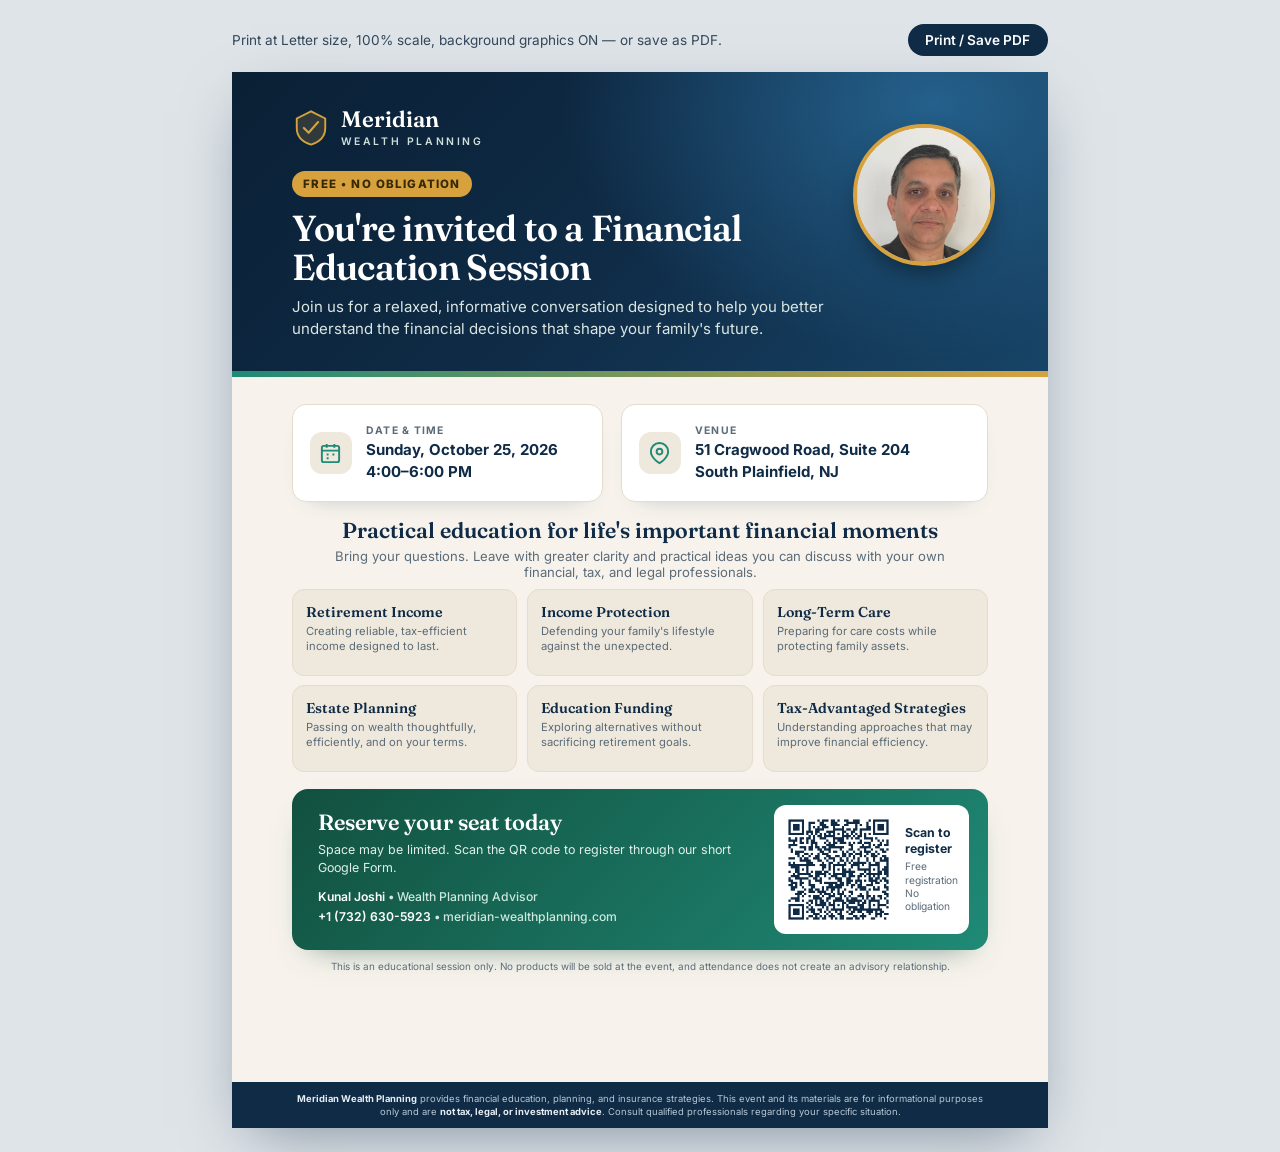
==== financial-education-session-flyer.html @ e965e999 "Add October financial education session invitation flyer Co-authored-by: Copilot App <223556219+Copi" ====
<!DOCTYPE html>
<html lang="en">
<head>
  <meta charset="UTF-8" />
  <meta name="viewport" content="width=device-width, initial-scale=1.0" />
  <title>Free Financial Education Session — Meridian Wealth Planning</title>
  <link rel="preconnect" href="https://fonts.googleapis.com" />
  <link rel="preconnect" href="https://fonts.gstatic.com" crossorigin />
  <link href="https://fonts.googleapis.com/css2?family=Fraunces:opsz,wght@9..144,500;9..144,600;9..144,700&family=Inter:wght@400;500;600;700&display=swap" rel="stylesheet" />
  <style>
    :root {
      --navy:#0f2b46; --navy-700:#174467; --teal:#1f8a76; --gold:#d7a23e;
      --cream:#f7f3ec; --cream-200:#efe8dc; --ink:#1c2833; --muted:#5b6b78;
      --white:#fff; --line:#e4dccf;
    }
    * { box-sizing:border-box; }
    html, body { margin:0; }
    body {
      padding:24px; background:#dfe4e8; color:var(--ink);
      font-family:"Inter",system-ui,-apple-system,Segoe UI,Roboto,sans-serif;
      -webkit-font-smoothing:antialiased;
    }
    h1, h2, h3 {
      margin:0; font-family:"Fraunces",Georgia,serif; font-optical-sizing:none;
      font-variation-settings:"opsz" 40; line-height:1.08;
    }
    .print-hint {
      max-width:8.5in; margin:0 auto 16px; display:flex; justify-content:space-between;
      align-items:center; gap:12px; color:#33475a; font-size:.85rem;
    }
    .print-hint button {
      border:0; border-radius:999px; padding:.5rem 1.1rem; cursor:pointer;
      background:var(--navy); color:#fff; font:600 .85rem "Inter",sans-serif;
    }
    .page {
      width:8.5in; height:11in; margin:0 auto; overflow:hidden; position:relative;
      display:flex; flex-direction:column; background:var(--cream);
      box-shadow:0 20px 60px -20px rgba(15,43,70,.5);
    }
    .header {
      position:relative; min-height:3.18in; padding:.38in .62in .32in;
      color:#fff; overflow:hidden;
      background:
        radial-gradient(65% 120% at 86% 10%, #24608b 0%, rgba(36,96,139,0) 70%),
        linear-gradient(135deg,#0a2035 0%,var(--navy) 50%,var(--navy-700) 100%);
    }
    .header::after {
      content:""; position:absolute; left:0; right:0; bottom:0; height:6px;
      background:linear-gradient(90deg,var(--teal),var(--gold));
    }
    .brand { display:flex; align-items:center; gap:11px; position:relative; z-index:2; }
    .brand svg { color:var(--gold); }
    .brand strong {
      display:block; color:#fff; font:600 1.4rem/1 "Fraunces",Georgia,serif;
      font-optical-sizing:none; font-variation-settings:"opsz" 30;
    }
    .brand span span {
      display:block; margin-top:4px; color:#cfe0da; font-size:.65rem;
      font-weight:600; letter-spacing:.25em; text-transform:uppercase;
    }
    .free {
      display:inline-block; margin-top:.24in; padding:.38rem .74rem; border-radius:999px;
      background:var(--gold); color:#382805; font-size:.72rem; font-weight:800;
      letter-spacing:.1em; text-transform:uppercase; position:relative; z-index:2;
    }
    .header h1 {
      max-width:5.6in; margin-top:.12in; color:#fff; font-size:2.26rem;
      font-weight:600; letter-spacing:-.02em; position:relative; z-index:2;
    }
    .header .lead {
      max-width:5.65in; margin:.1in 0 0; color:#dbe6e2; font-size:.94rem;
      line-height:1.46; position:relative; z-index:2;
    }
    .headshot {
      position:absolute; right:.55in; top:.54in; width:1.48in; height:1.48in;
      border:4px solid var(--gold); border-radius:50%; object-fit:cover; object-position:center top;
      background:var(--cream); box-shadow:0 12px 28px -10px rgba(0,0,0,.6); z-index:3;
    }
    .body {
      flex:1; padding:.28in .62in .18in; display:flex; flex-direction:column;
    }
    .event-details {
      display:grid; grid-template-columns:1fr 1.18fr; gap:.18in;
    }
    .detail {
      min-height:1.02in; display:flex; gap:14px; align-items:center;
      padding:.16in .18in; border:1px solid var(--line); border-radius:14px;
      background:#fff; box-shadow:0 10px 26px -20px rgba(15,43,70,.45);
    }
    .detail .icon {
      width:42px; height:42px; flex:none; display:flex; align-items:center; justify-content:center;
      border-radius:12px; background:var(--cream-200); color:var(--teal);
    }
    .detail small {
      display:block; margin-bottom:2px; color:var(--muted); font-size:.65rem;
      font-weight:700; letter-spacing:.12em; text-transform:uppercase;
    }
    .detail strong { color:var(--navy); font-size:.94rem; line-height:1.35; }
    .intro {
      margin:.18in 0 .1in; text-align:center;
    }
    .intro h2 { color:var(--navy); font-size:1.36rem; font-weight:600; }
    .intro p { margin:.05in auto 0; max-width:6.5in; color:var(--muted); font-size:.82rem; }
    .topics {
      display:grid; grid-template-columns:repeat(3,1fr); gap:.1in;
    }
    .topic {
      min-height:.9in; padding:.13in .14in; border-radius:12px;
      background:var(--cream-200); border:1px solid var(--line);
    }
    .topic strong { display:block; color:var(--navy); font:600 .89rem "Fraunces",Georgia,serif; }
    .topic span { display:block; margin-top:3px; color:var(--muted); font-size:.7rem; line-height:1.35; }
    .bottom {
      display:grid; grid-template-columns:1fr 2.03in; gap:.28in; align-items:center;
      margin-top:.18in; padding:.17in .2in .17in .28in; border-radius:16px;
      color:#fff; background:linear-gradient(135deg,#12503f,var(--teal));
      box-shadow:0 14px 30px -20px rgba(18,80,63,.7);
    }
    .bottom h3 { color:#fff; font-size:1.38rem; font-weight:600; }
    .bottom p { margin:.06in 0 .1in; color:#dff0ea; font-size:.78rem; line-height:1.45; }
    .contact { color:#fff; font-size:.76rem; font-weight:600; line-height:1.7; }
    .contact span { color:#cce8df; font-weight:500; }
    .qr {
      display:flex; align-items:center; gap:.12in; padding:.1in;
      border-radius:12px; background:#fff; color:var(--navy);
    }
    .qr img { width:1.14in; height:1.14in; display:block; }
    .qr strong { display:block; font-size:.77rem; line-height:1.25; }
    .qr span { display:block; margin-top:4px; color:var(--muted); font-size:.64rem; line-height:1.3; }
    .note {
      margin:.1in 0 0; color:var(--muted); text-align:center; font-size:.62rem; line-height:1.35;
    }
    .footer {
      padding:.1in .62in; color:#b9c8d4; background:var(--navy);
      text-align:center; font-size:.59rem; line-height:1.4;
    }
    .footer strong { color:#e7eef3; }
    @media print {
      body { padding:0; background:#fff; }
      .print-hint { display:none; }
      .page { margin:0; box-shadow:none; }
      @page { size:letter; margin:0; }
    }
    body.export { padding:0; background:#fff; }
    body.export .print-hint { display:none; }
    body.export .page { margin:0; box-shadow:none; }
  </style>
</head>
<body>
  <div class="print-hint">
    <span>Print at Letter size, 100% scale, background graphics ON — or save as PDF.</span>
    <button onclick="window.print()">Print / Save PDF</button>
  </div>

  <main class="page">
    <header class="header">
      <div class="brand">
        <svg viewBox="0 0 32 32" width="38" height="38" fill="none" aria-hidden="true">
          <path d="M16 2L4 8v8c0 7.2 5 11.8 12 14 7-2.2 12-6.8 12-14V8L16 2z" fill="currentColor" opacity=".18"/>
          <path d="M16 2L4 8v8c0 7.2 5 11.8 12 14 7-2.2 12-6.8 12-14V8L16 2z" stroke="currentColor" stroke-width="1.6"/>
          <path d="M10 16l4 4 8-9" stroke="currentColor" stroke-width="1.8" stroke-linecap="round" stroke-linejoin="round"/>
        </svg>
        <span><strong>Meridian</strong><span>Wealth Planning</span></span>
      </div>
      <span class="free">Free • No obligation</span>
      <h1>You're invited to a Financial Education Session</h1>
      <p class="lead">Join us for a relaxed, informative conversation designed to help you better understand the financial decisions that shape your family's future.</p>
      <img class="headshot" src="headshot.png" alt="Kunal Joshi, Wealth Planning Advisor" />
    </header>

    <section class="body">
      <div class="event-details">
        <div class="detail">
          <span class="icon" aria-hidden="true">
            <svg width="23" height="23" viewBox="0 0 24 24" fill="none" stroke="currentColor" stroke-width="2"><rect x="3" y="4" width="18" height="17" rx="2"/><path d="M16 2v4M8 2v4M3 9h18"/><path d="M8 13h2M14 13h2M8 17h2"/></svg>
          </span>
          <div><small>Date &amp; time</small><strong>Sunday, October 25, 2026<br />4:00–6:00 PM</strong></div>
        </div>
        <div class="detail">
          <span class="icon" aria-hidden="true">
            <svg width="23" height="23" viewBox="0 0 24 24" fill="none" stroke="currentColor" stroke-width="2"><path d="M21 10c0 7-9 12-9 12S3 17 3 10a9 9 0 1 1 18 0z"/><circle cx="12" cy="10" r="3"/></svg>
          </span>
          <div><small>Venue</small><strong>51 Cragwood Road, Suite 204<br />South Plainfield, NJ</strong></div>
        </div>
      </div>

      <div class="intro">
        <h2>Practical education for life's important financial moments</h2>
        <p>Bring your questions. Leave with greater clarity and practical ideas you can discuss with your own financial, tax, and legal professionals.</p>
      </div>

      <div class="topics">
        <div class="topic"><strong>Retirement Income</strong><span>Creating reliable, tax-efficient income designed to last.</span></div>
        <div class="topic"><strong>Income Protection</strong><span>Defending your family's lifestyle against the unexpected.</span></div>
        <div class="topic"><strong>Long-Term Care</strong><span>Preparing for care costs while protecting family assets.</span></div>
        <div class="topic"><strong>Estate Planning</strong><span>Passing on wealth thoughtfully, efficiently, and on your terms.</span></div>
        <div class="topic"><strong>Education Funding</strong><span>Exploring alternatives without sacrificing retirement goals.</span></div>
        <div class="topic"><strong>Tax-Advantaged Strategies</strong><span>Understanding approaches that may improve financial efficiency.</span></div>
      </div>

      <div class="bottom">
        <div>
          <h3>Reserve your seat today</h3>
          <p>Space may be limited. Scan the QR code to register through our short Google Form.</p>
          <div class="contact">
            Kunal Joshi <span>• Wealth Planning Advisor</span><br />
            +1 (732) 630-5923 <span>• meridian-wealthplanning.com</span>
          </div>
        </div>
        <div class="qr">
          <img src="event-registration-qr.png" alt="QR code to register for the financial education session" />
          <div><strong>Scan to register</strong><span>Free registration<br />No obligation</span></div>
        </div>
      </div>

      <p class="note">This is an educational session only. No products will be sold at the event, and attendance does not create an advisory relationship.</p>
    </section>

    <footer class="footer">
      <strong>Meridian Wealth Planning</strong> provides financial education, planning, and insurance strategies. This event and its materials are for informational purposes only and are <strong>not tax, legal, or investment advice</strong>. Consult qualified professionals regarding your specific situation.
    </footer>
  </main>
  <script>
    if (new URLSearchParams(location.search).has("export")) {
      document.body.classList.add("export");
    }
  </script>
</body>
</html>
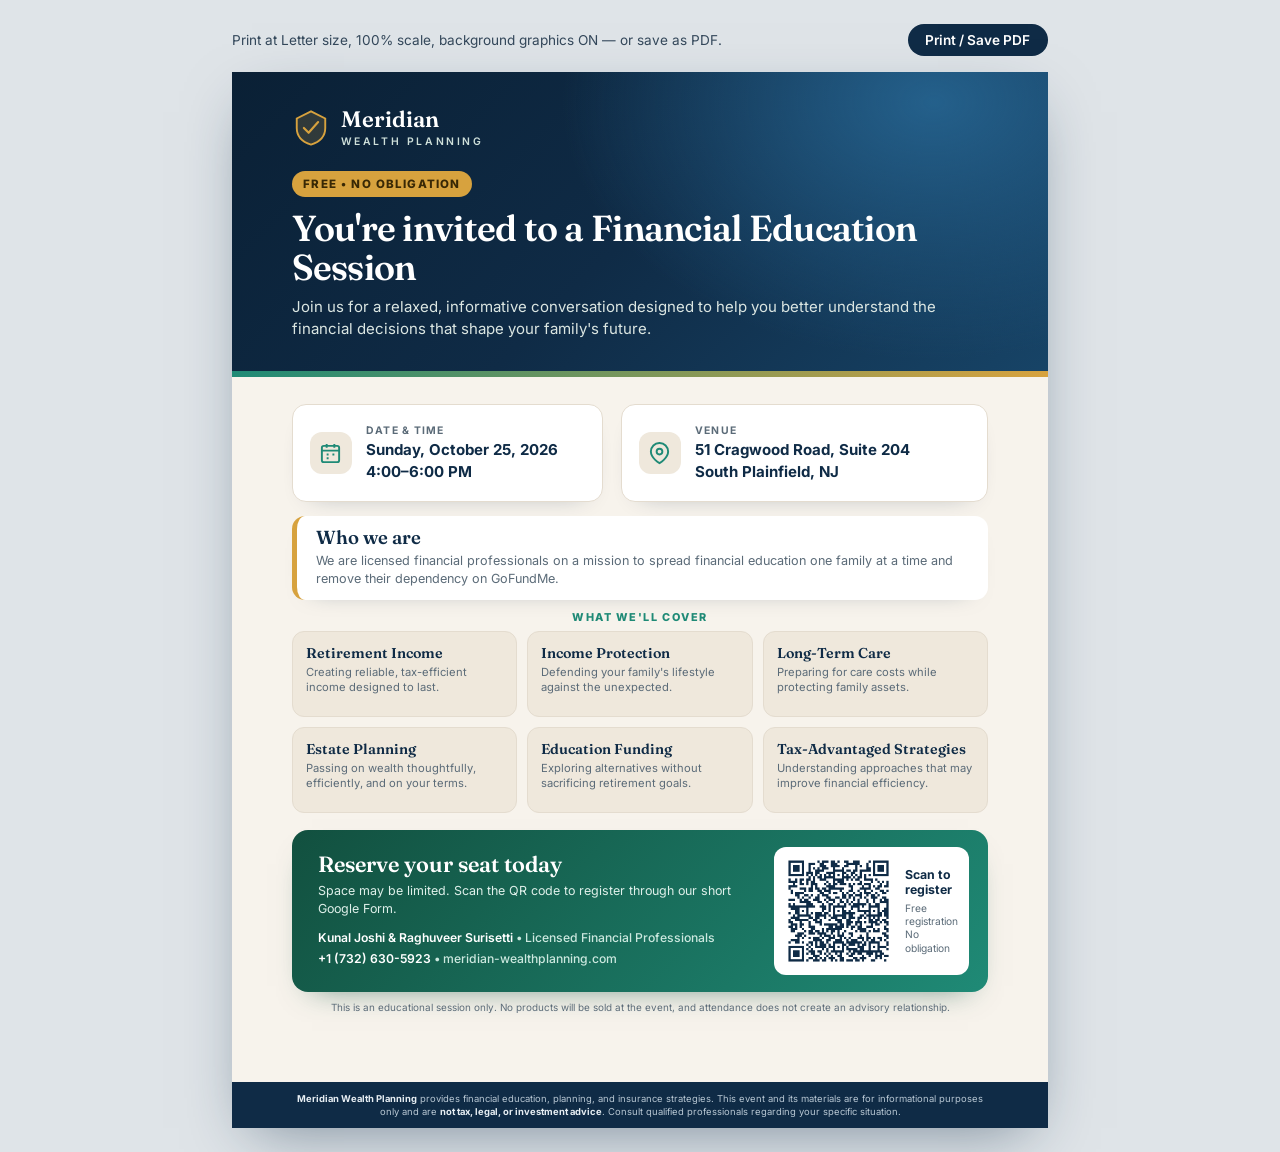
==== commit 3b7dcb5f: "Update event flyer for two financial professionals Remove the headshot, add Raghuveer Surisetti, and" ====
--- a/financial-education-session-flyer.html
+++ b/financial-education-session-flyer.html
@@ -64,17 +64,12 @@
       letter-spacing:.1em; text-transform:uppercase; position:relative; z-index:2;
     }
     .header h1 {
-      max-width:5.6in; margin-top:.12in; color:#fff; font-size:2.26rem;
+      max-width:7.1in; margin-top:.12in; color:#fff; font-size:2.26rem;
       font-weight:600; letter-spacing:-.02em; position:relative; z-index:2;
     }
     .header .lead {
-      max-width:5.65in; margin:.1in 0 0; color:#dbe6e2; font-size:.94rem;
+      max-width:6.9in; margin:.1in 0 0; color:#dbe6e2; font-size:.94rem;
       line-height:1.46; position:relative; z-index:2;
-    }
-    .headshot {
-      position:absolute; right:.55in; top:.54in; width:1.48in; height:1.48in;
-      border:4px solid var(--gold); border-radius:50%; object-fit:cover; object-position:center top;
-      background:var(--cream); box-shadow:0 12px 28px -10px rgba(0,0,0,.6); z-index:3;
     }
     .body {
       flex:1; padding:.28in .62in .18in; display:flex; flex-direction:column;
@@ -97,10 +92,16 @@
     }
     .detail strong { color:var(--navy); font-size:.94rem; line-height:1.35; }
     .intro {
-      margin:.18in 0 .1in; text-align:center;
-    }
-    .intro h2 { color:var(--navy); font-size:1.36rem; font-weight:600; }
-    .intro p { margin:.05in auto 0; max-width:6.5in; color:var(--muted); font-size:.82rem; }
+      margin:.15in 0 .1in; padding:.12in .2in; text-align:left; border-radius:13px;
+      background:#fff; border-left:5px solid var(--gold);
+      box-shadow:0 10px 24px -22px rgba(15,43,70,.5);
+    }
+    .intro h2 { color:var(--navy); font-size:1.18rem; font-weight:600; }
+    .intro p { margin:.04in 0 0; color:var(--muted); font-size:.79rem; line-height:1.45; }
+    .topics-label {
+      margin:0 0 .07in; color:var(--teal); font-size:.68rem; font-weight:800;
+      letter-spacing:.14em; text-transform:uppercase; text-align:center;
+    }
     .topics {
       display:grid; grid-template-columns:repeat(3,1fr); gap:.1in;
     }
@@ -165,7 +166,6 @@
       <span class="free">Free • No obligation</span>
       <h1>You're invited to a Financial Education Session</h1>
       <p class="lead">Join us for a relaxed, informative conversation designed to help you better understand the financial decisions that shape your family's future.</p>
-      <img class="headshot" src="headshot.png" alt="Kunal Joshi, Wealth Planning Advisor" />
     </header>
 
     <section class="body">
@@ -185,10 +185,11 @@
       </div>
 
       <div class="intro">
-        <h2>Practical education for life's important financial moments</h2>
-        <p>Bring your questions. Leave with greater clarity and practical ideas you can discuss with your own financial, tax, and legal professionals.</p>
-      </div>
-
+        <h2>Who we are</h2>
+        <p>We are licensed financial professionals on a mission to spread financial education one family at a time and remove their dependency on GoFundMe.</p>
+      </div>
+
+      <p class="topics-label">What we'll cover</p>
       <div class="topics">
         <div class="topic"><strong>Retirement Income</strong><span>Creating reliable, tax-efficient income designed to last.</span></div>
         <div class="topic"><strong>Income Protection</strong><span>Defending your family's lifestyle against the unexpected.</span></div>
@@ -203,7 +204,7 @@
           <h3>Reserve your seat today</h3>
           <p>Space may be limited. Scan the QR code to register through our short Google Form.</p>
           <div class="contact">
-            Kunal Joshi <span>• Wealth Planning Advisor</span><br />
+            Kunal Joshi &amp; Raghuveer Surisetti <span>• Licensed Financial Professionals</span><br />
             +1 (732) 630-5923 <span>• meridian-wealthplanning.com</span>
           </div>
         </div>
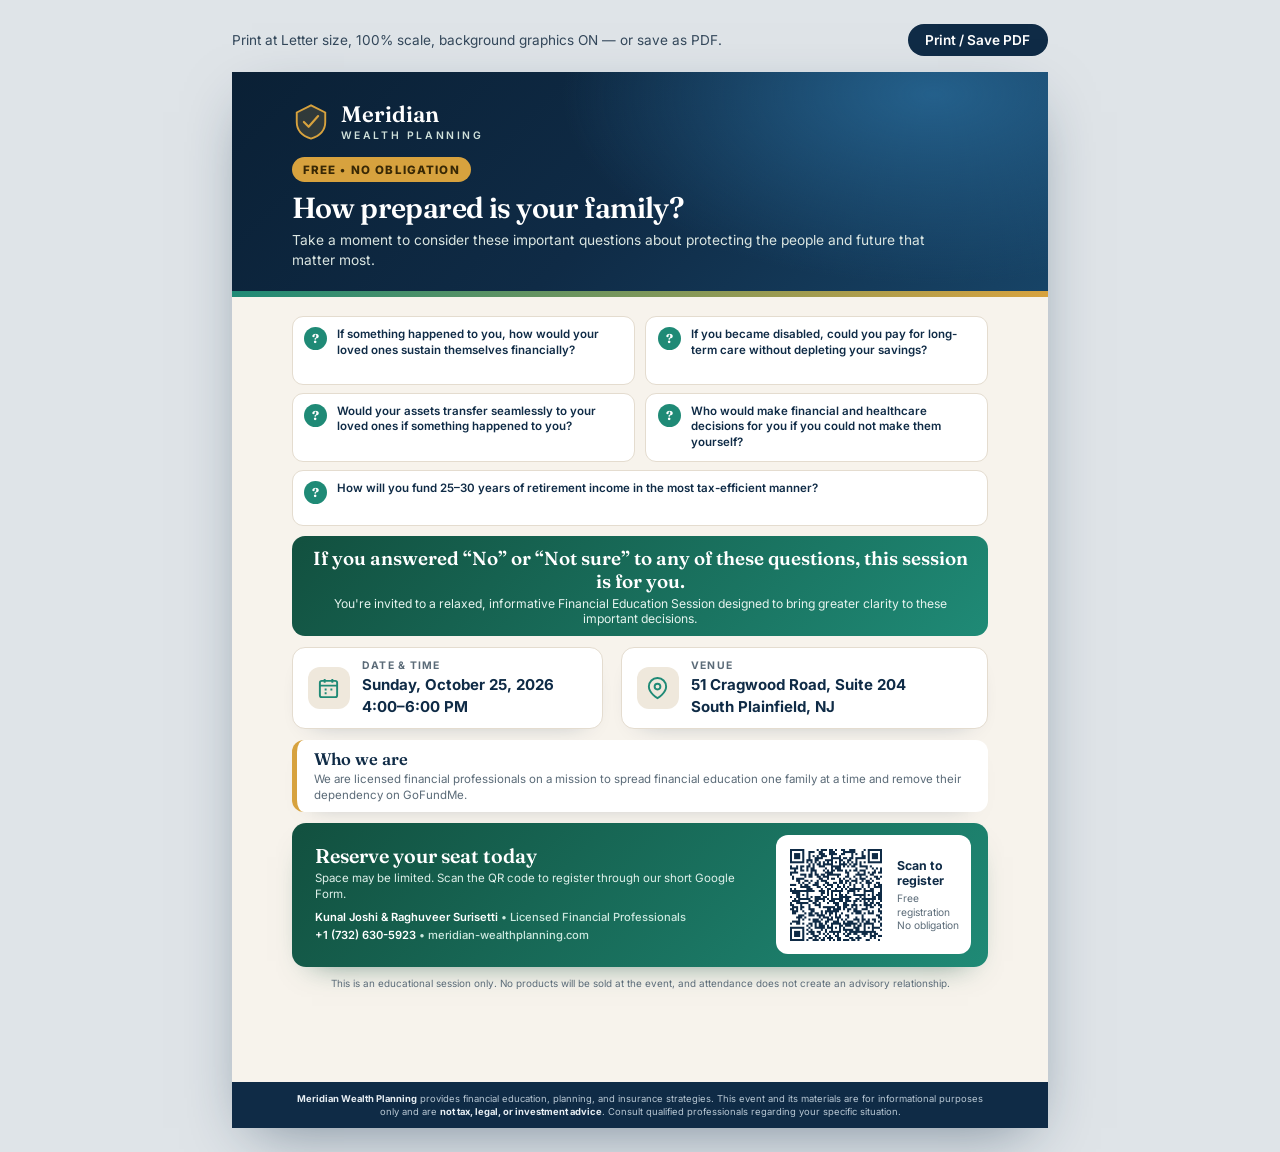
==== commit 48642a36: "Restructure event flyer around financial readiness questions Replace the topic grid with five planni" ====
--- a/financial-education-session-flyer.html
+++ b/financial-education-session-flyer.html
@@ -13,7 +13,12 @@
       --cream:#f7f3ec; --cream-200:#efe8dc; --ink:#1c2833; --muted:#5b6b78;
       --white:#fff; --line:#e4dccf;
     }
-    * { box-sizing:border-box; }
+    * {
+      box-sizing:border-box;
+      -webkit-print-color-adjust:exact !important;
+      print-color-adjust:exact !important;
+      forced-color-adjust:none;
+    }
     html, body { margin:0; }
     body {
       padding:24px; background:#dfe4e8; color:var(--ink);
@@ -38,7 +43,7 @@
       box-shadow:0 20px 60px -20px rgba(15,43,70,.5);
     }
     .header {
-      position:relative; min-height:3.18in; padding:.38in .62in .32in;
+      position:relative; min-height:1.9in; padding:.32in .62in .28in;
       color:#fff; overflow:hidden;
       background:
         radial-gradient(65% 120% at 86% 10%, #24608b 0%, rgba(36,96,139,0) 70%),
@@ -59,27 +64,48 @@
       font-weight:600; letter-spacing:.25em; text-transform:uppercase;
     }
     .free {
-      display:inline-block; margin-top:.24in; padding:.38rem .74rem; border-radius:999px;
+      display:inline-block; margin-top:.16in; padding:.34rem .7rem; border-radius:999px;
       background:var(--gold); color:#382805; font-size:.72rem; font-weight:800;
       letter-spacing:.1em; text-transform:uppercase; position:relative; z-index:2;
     }
     .header h1 {
-      max-width:7.1in; margin-top:.12in; color:#fff; font-size:2.26rem;
+      max-width:7.1in; margin-top:.1in; color:#fff; font-size:1.82rem;
       font-weight:600; letter-spacing:-.02em; position:relative; z-index:2;
     }
     .header .lead {
-      max-width:6.9in; margin:.1in 0 0; color:#dbe6e2; font-size:.94rem;
+      max-width:6.9in; margin:.07in 0 0; color:#dbe6e2; font-size:.86rem;
       line-height:1.46; position:relative; z-index:2;
     }
     .body {
-      flex:1; padding:.28in .62in .18in; display:flex; flex-direction:column;
-    }
+      flex:1; padding:.2in .62in .14in; display:flex; flex-direction:column;
+    }
+    .questions {
+      display:grid; grid-template-columns:1fr 1fr; gap:.08in .11in;
+    }
+    .question {
+      min-height:.72in; display:flex; gap:10px; align-items:flex-start;
+      padding:.1in .12in; border-radius:11px; background:#fff; border:1px solid var(--line);
+      color:var(--navy); font-size:.72rem; font-weight:600; line-height:1.35;
+    }
+    .question:last-child { grid-column:1 / -1; min-height:.58in; }
+    .question .q {
+      width:23px; height:23px; flex:none; display:flex; align-items:center; justify-content:center;
+      border-radius:50%; color:#fff; background:var(--teal); font:700 .78rem "Fraunces",Georgia,serif;
+    }
+    .invitation {
+      margin:.11in 0; padding:.11in .2in; border-radius:13px; text-align:center;
+      color:#fff; background:linear-gradient(135deg,#12503f,var(--teal));
+    }
+    .invitation strong {
+      display:block; color:#fff; font:600 1.18rem "Fraunces",Georgia,serif;
+    }
+    .invitation span { display:block; margin-top:3px; color:#e5f3ee; font-size:.76rem; }
     .event-details {
       display:grid; grid-template-columns:1fr 1.18fr; gap:.18in;
     }
     .detail {
-      min-height:1.02in; display:flex; gap:14px; align-items:center;
-      padding:.16in .18in; border:1px solid var(--line); border-radius:14px;
+      min-height:.85in; display:flex; gap:12px; align-items:center;
+      padding:.12in .16in; border:1px solid var(--line); border-radius:13px;
       background:#fff; box-shadow:0 10px 26px -20px rgba(15,43,70,.45);
     }
     .detail .icon {
@@ -92,40 +118,27 @@
     }
     .detail strong { color:var(--navy); font-size:.94rem; line-height:1.35; }
     .intro {
-      margin:.15in 0 .1in; padding:.12in .2in; text-align:left; border-radius:13px;
+      margin:.11in 0 0; padding:.1in .18in; text-align:left; border-radius:12px;
       background:#fff; border-left:5px solid var(--gold);
       box-shadow:0 10px 24px -22px rgba(15,43,70,.5);
     }
-    .intro h2 { color:var(--navy); font-size:1.18rem; font-weight:600; }
-    .intro p { margin:.04in 0 0; color:var(--muted); font-size:.79rem; line-height:1.45; }
-    .topics-label {
-      margin:0 0 .07in; color:var(--teal); font-size:.68rem; font-weight:800;
-      letter-spacing:.14em; text-transform:uppercase; text-align:center;
-    }
-    .topics {
-      display:grid; grid-template-columns:repeat(3,1fr); gap:.1in;
-    }
-    .topic {
-      min-height:.9in; padding:.13in .14in; border-radius:12px;
-      background:var(--cream-200); border:1px solid var(--line);
-    }
-    .topic strong { display:block; color:var(--navy); font:600 .89rem "Fraunces",Georgia,serif; }
-    .topic span { display:block; margin-top:3px; color:var(--muted); font-size:.7rem; line-height:1.35; }
+    .intro h2 { color:var(--navy); font-size:1.05rem; font-weight:600; }
+    .intro p { margin:.03in 0 0; color:var(--muted); font-size:.72rem; line-height:1.4; }
     .bottom {
       display:grid; grid-template-columns:1fr 2.03in; gap:.28in; align-items:center;
-      margin-top:.18in; padding:.17in .2in .17in .28in; border-radius:16px;
+      margin-top:.11in; padding:.13in .18in .13in .24in; border-radius:14px;
       color:#fff; background:linear-gradient(135deg,#12503f,var(--teal));
       box-shadow:0 14px 30px -20px rgba(18,80,63,.7);
     }
-    .bottom h3 { color:#fff; font-size:1.38rem; font-weight:600; }
-    .bottom p { margin:.06in 0 .1in; color:#dff0ea; font-size:.78rem; line-height:1.45; }
-    .contact { color:#fff; font-size:.76rem; font-weight:600; line-height:1.7; }
+    .bottom h3 { color:#fff; font-size:1.25rem; font-weight:600; }
+    .bottom p { margin:.04in 0 .07in; color:#dff0ea; font-size:.72rem; line-height:1.4; }
+    .contact { color:#fff; font-size:.7rem; font-weight:600; line-height:1.6; }
     .contact span { color:#cce8df; font-weight:500; }
     .qr {
       display:flex; align-items:center; gap:.12in; padding:.1in;
       border-radius:12px; background:#fff; color:var(--navy);
     }
-    .qr img { width:1.14in; height:1.14in; display:block; }
+    .qr img { width:1.04in; height:1.04in; display:block; }
     .qr strong { display:block; font-size:.77rem; line-height:1.25; }
     .qr span { display:block; margin-top:4px; color:var(--muted); font-size:.64rem; line-height:1.3; }
     .note {
@@ -140,6 +153,13 @@
       body { padding:0; background:#fff; }
       .print-hint { display:none; }
       .page { margin:0; box-shadow:none; }
+      .header { background:var(--navy) !important; }
+      .header::after { background:var(--teal) !important; border-right:2.8in solid var(--gold); }
+      .free { background:var(--gold) !important; color:#382805 !important; }
+      .detail, .intro, .qr { background:#fff !important; }
+      .question, .detail, .intro, .qr { background:#fff !important; }
+      .bottom { background:var(--teal) !important; }
+      .footer { background:var(--navy) !important; }
       @page { size:letter; margin:0; }
     }
     body.export { padding:0; background:#fff; }
@@ -164,11 +184,24 @@
         <span><strong>Meridian</strong><span>Wealth Planning</span></span>
       </div>
       <span class="free">Free • No obligation</span>
-      <h1>You're invited to a Financial Education Session</h1>
-      <p class="lead">Join us for a relaxed, informative conversation designed to help you better understand the financial decisions that shape your family's future.</p>
+      <h1>How prepared is your family?</h1>
+      <p class="lead">Take a moment to consider these important questions about protecting the people and future that matter most.</p>
     </header>
 
     <section class="body">
+      <div class="questions">
+        <div class="question"><span class="q">?</span><span>If something happened to you, how would your loved ones sustain themselves financially?</span></div>
+        <div class="question"><span class="q">?</span><span>If you became disabled, could you pay for long-term care without depleting your savings?</span></div>
+        <div class="question"><span class="q">?</span><span>Would your assets transfer seamlessly to your loved ones if something happened to you?</span></div>
+        <div class="question"><span class="q">?</span><span>Who would make financial and healthcare decisions for you if you could not make them yourself?</span></div>
+        <div class="question"><span class="q">?</span><span>How will you fund 25–30 years of retirement income in the most tax-efficient manner?</span></div>
+      </div>
+
+      <div class="invitation">
+        <strong>If you answered “No” or “Not sure” to any of these questions, this session is for you.</strong>
+        <span>You're invited to a relaxed, informative Financial Education Session designed to bring greater clarity to these important decisions.</span>
+      </div>
+
       <div class="event-details">
         <div class="detail">
           <span class="icon" aria-hidden="true">
@@ -187,16 +220,6 @@
       <div class="intro">
         <h2>Who we are</h2>
         <p>We are licensed financial professionals on a mission to spread financial education one family at a time and remove their dependency on GoFundMe.</p>
-      </div>
-
-      <p class="topics-label">What we'll cover</p>
-      <div class="topics">
-        <div class="topic"><strong>Retirement Income</strong><span>Creating reliable, tax-efficient income designed to last.</span></div>
-        <div class="topic"><strong>Income Protection</strong><span>Defending your family's lifestyle against the unexpected.</span></div>
-        <div class="topic"><strong>Long-Term Care</strong><span>Preparing for care costs while protecting family assets.</span></div>
-        <div class="topic"><strong>Estate Planning</strong><span>Passing on wealth thoughtfully, efficiently, and on your terms.</span></div>
-        <div class="topic"><strong>Education Funding</strong><span>Exploring alternatives without sacrificing retirement goals.</span></div>
-        <div class="topic"><strong>Tax-Advantaged Strategies</strong><span>Understanding approaches that may improve financial efficiency.</span></div>
       </div>
 
       <div class="bottom">
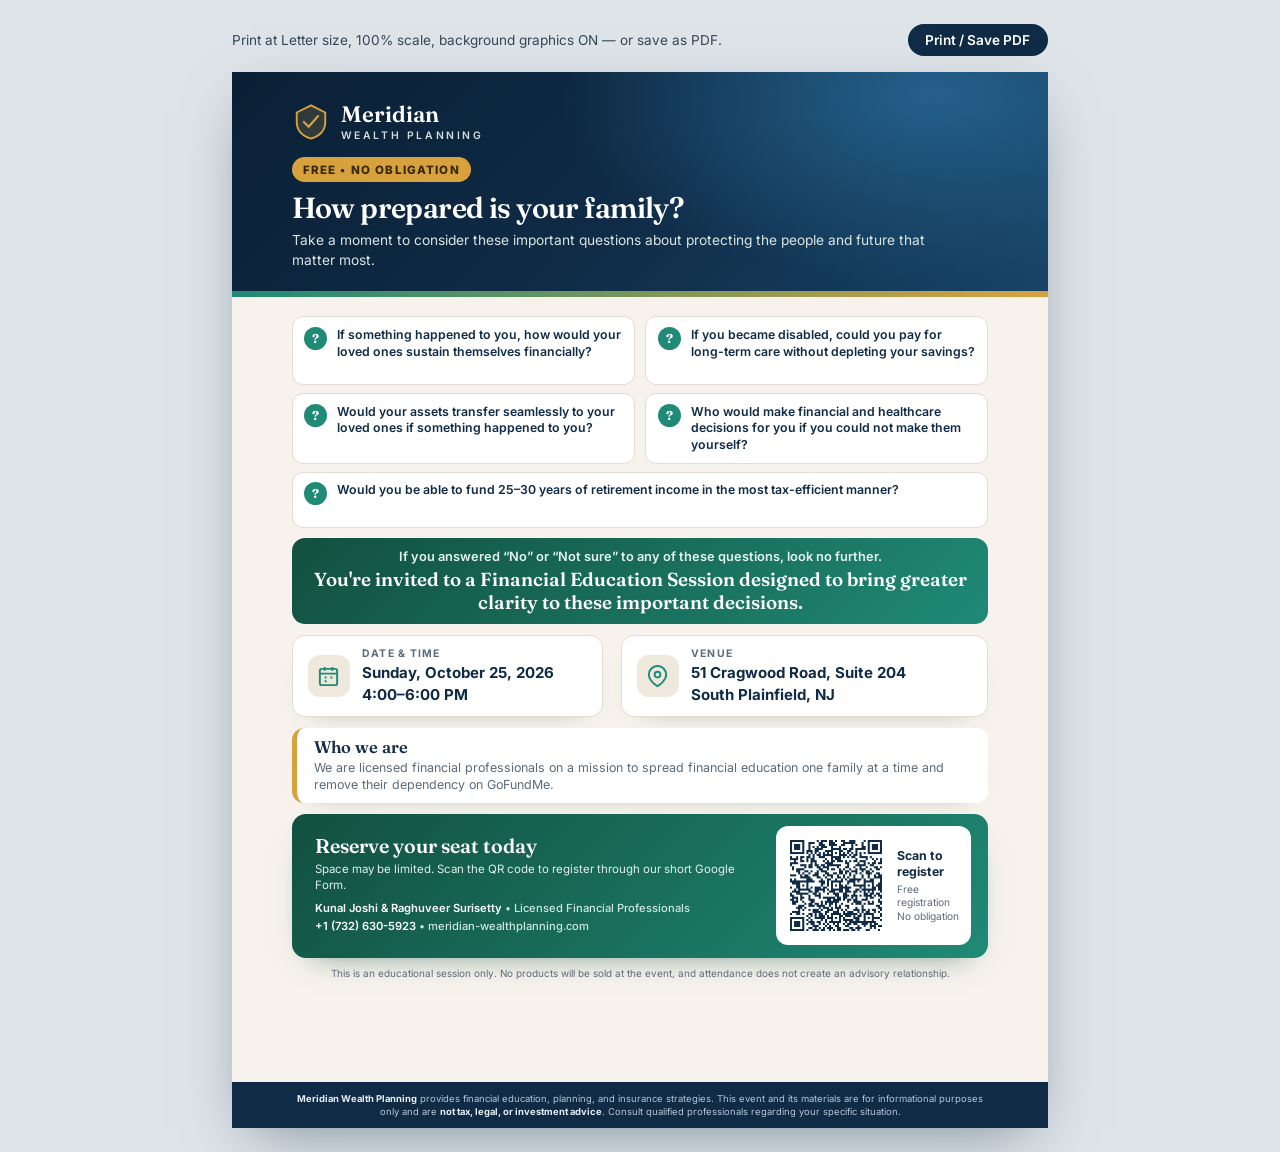
==== commit b833cc24: "Refine event flyer questions and invitation emphasis Update retirement question framing, bold the se" ====
--- a/financial-education-session-flyer.html
+++ b/financial-education-session-flyer.html
@@ -85,7 +85,7 @@
     .question {
       min-height:.72in; display:flex; gap:10px; align-items:flex-start;
       padding:.1in .12in; border-radius:11px; background:#fff; border:1px solid var(--line);
-      color:var(--navy); font-size:.72rem; font-weight:600; line-height:1.35;
+      color:var(--navy); font-size:.77rem; font-weight:600; line-height:1.35;
     }
     .question:last-child { grid-column:1 / -1; min-height:.58in; }
     .question .q {
@@ -97,9 +97,9 @@
       color:#fff; background:linear-gradient(135deg,#12503f,var(--teal));
     }
     .invitation strong {
-      display:block; color:#fff; font:600 1.18rem "Fraunces",Georgia,serif;
-    }
-    .invitation span { display:block; margin-top:3px; color:#e5f3ee; font-size:.76rem; }
+      display:block; margin-top:4px; color:#fff; font:600 1.18rem "Fraunces",Georgia,serif;
+    }
+    .invitation .prompt { display:block; color:#e5f3ee; font-size:.8rem; font-weight:600; }
     .event-details {
       display:grid; grid-template-columns:1fr 1.18fr; gap:.18in;
     }
@@ -123,7 +123,7 @@
       box-shadow:0 10px 24px -22px rgba(15,43,70,.5);
     }
     .intro h2 { color:var(--navy); font-size:1.05rem; font-weight:600; }
-    .intro p { margin:.03in 0 0; color:var(--muted); font-size:.72rem; line-height:1.4; }
+    .intro p { margin:.03in 0 0; color:var(--muted); font-size:.78rem; line-height:1.4; }
     .bottom {
       display:grid; grid-template-columns:1fr 2.03in; gap:.28in; align-items:center;
       margin-top:.11in; padding:.13in .18in .13in .24in; border-radius:14px;
@@ -194,12 +194,12 @@
         <div class="question"><span class="q">?</span><span>If you became disabled, could you pay for long-term care without depleting your savings?</span></div>
         <div class="question"><span class="q">?</span><span>Would your assets transfer seamlessly to your loved ones if something happened to you?</span></div>
         <div class="question"><span class="q">?</span><span>Who would make financial and healthcare decisions for you if you could not make them yourself?</span></div>
-        <div class="question"><span class="q">?</span><span>How will you fund 25–30 years of retirement income in the most tax-efficient manner?</span></div>
+        <div class="question"><span class="q">?</span><span>Would you be able to fund 25–30 years of retirement income in the most tax-efficient manner?</span></div>
       </div>
 
       <div class="invitation">
-        <strong>If you answered “No” or “Not sure” to any of these questions, this session is for you.</strong>
-        <span>You're invited to a relaxed, informative Financial Education Session designed to bring greater clarity to these important decisions.</span>
+        <span class="prompt">If you answered “No” or “Not sure” to any of these questions, look no further.</span>
+        <strong>You're invited to a Financial Education Session designed to bring greater clarity to these important decisions.</strong>
       </div>
 
       <div class="event-details">
@@ -227,7 +227,7 @@
           <h3>Reserve your seat today</h3>
           <p>Space may be limited. Scan the QR code to register through our short Google Form.</p>
           <div class="contact">
-            Kunal Joshi &amp; Raghuveer Surisetti <span>• Licensed Financial Professionals</span><br />
+            Kunal Joshi &amp; Raghuveer Surisetty <span>• Licensed Financial Professionals</span><br />
             +1 (732) 630-5923 <span>• meridian-wealthplanning.com</span>
           </div>
         </div>
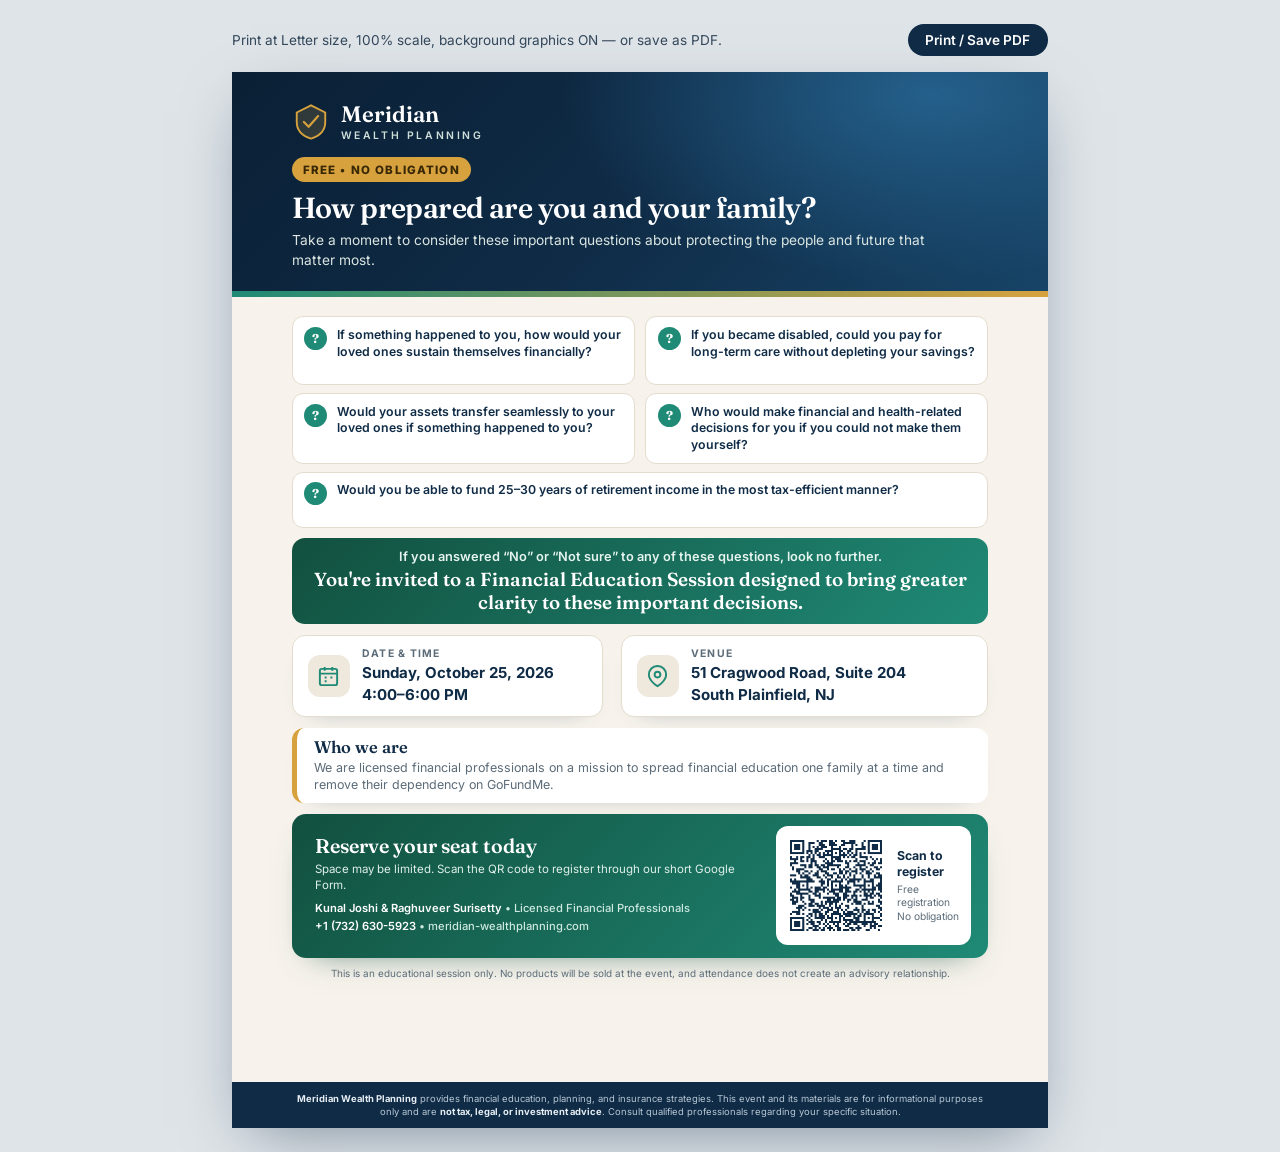
==== commit 2ad76b34: "Refine event flyer family and health wording Co-authored-by: Copilot App <223556219+Copilot@users.no" ====
--- a/financial-education-session-flyer.html
+++ b/financial-education-session-flyer.html
@@ -184,7 +184,7 @@
         <span><strong>Meridian</strong><span>Wealth Planning</span></span>
       </div>
       <span class="free">Free • No obligation</span>
-      <h1>How prepared is your family?</h1>
+      <h1>How prepared are you and your family?</h1>
       <p class="lead">Take a moment to consider these important questions about protecting the people and future that matter most.</p>
     </header>
 
@@ -193,7 +193,7 @@
         <div class="question"><span class="q">?</span><span>If something happened to you, how would your loved ones sustain themselves financially?</span></div>
         <div class="question"><span class="q">?</span><span>If you became disabled, could you pay for long-term care without depleting your savings?</span></div>
         <div class="question"><span class="q">?</span><span>Would your assets transfer seamlessly to your loved ones if something happened to you?</span></div>
-        <div class="question"><span class="q">?</span><span>Who would make financial and healthcare decisions for you if you could not make them yourself?</span></div>
+        <div class="question"><span class="q">?</span><span>Who would make financial and health-related decisions for you if you could not make them yourself?</span></div>
         <div class="question"><span class="q">?</span><span>Would you be able to fund 25–30 years of retirement income in the most tax-efficient manner?</span></div>
       </div>
 
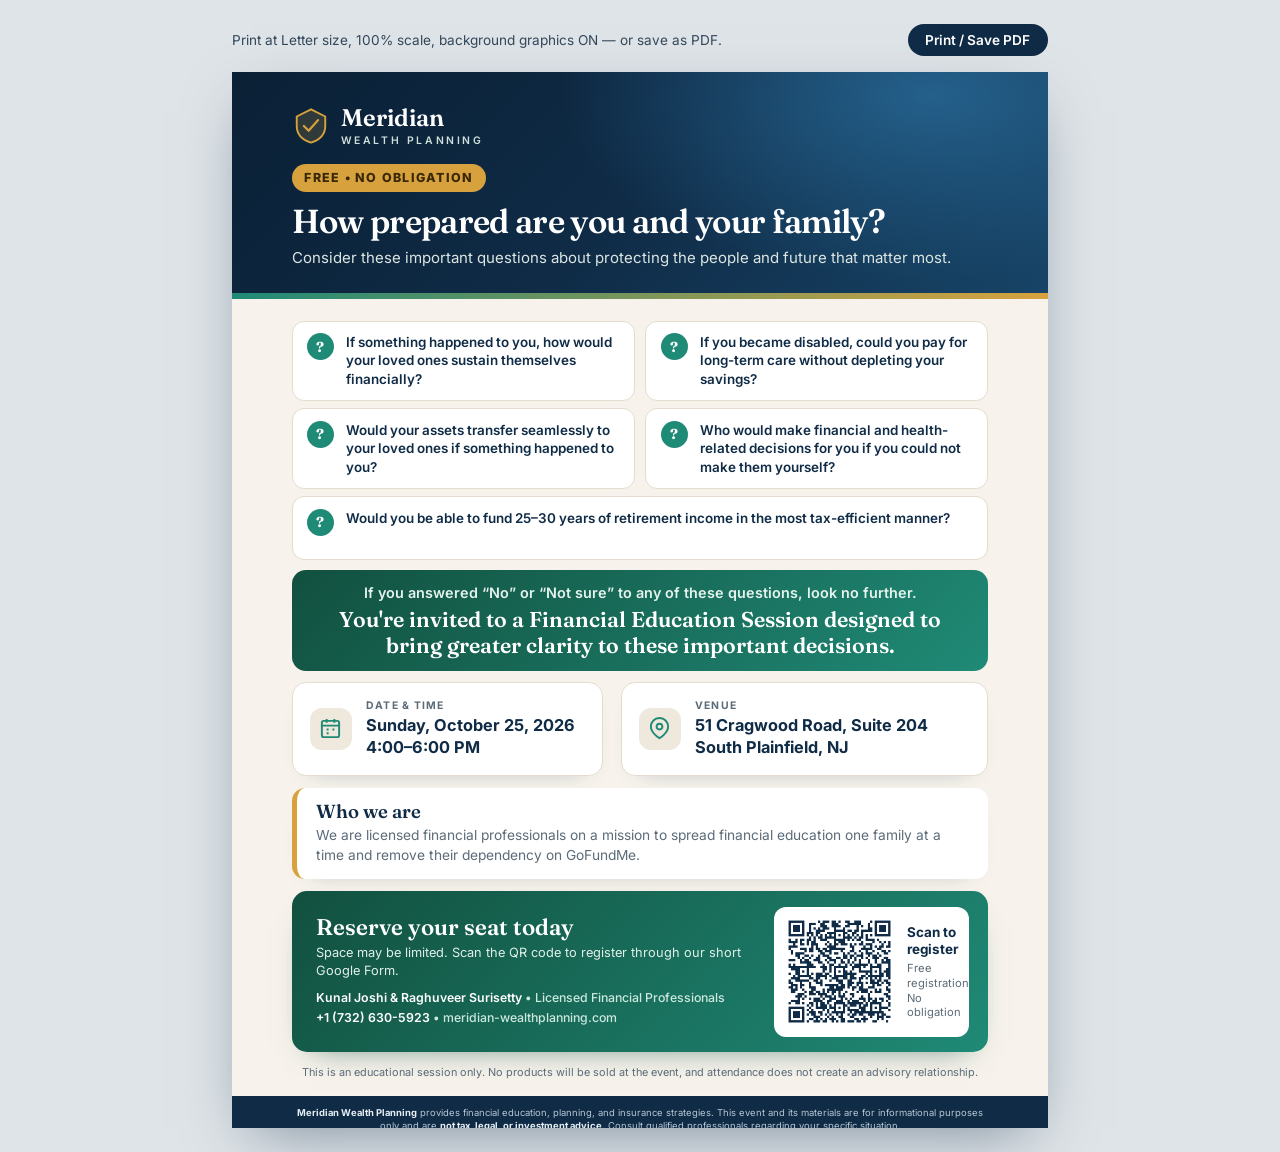
==== commit b88c049a: "Enlarge event flyer typography and reduce empty space Increase key text and panel sizes, enlarge the" ====
--- a/financial-education-session-flyer.html
+++ b/financial-education-session-flyer.html
@@ -43,8 +43,8 @@
       box-shadow:0 20px 60px -20px rgba(15,43,70,.5);
     }
     .header {
-      position:relative; min-height:1.9in; padding:.32in .62in .28in;
-      color:#fff; overflow:hidden;
+      position:relative; min-height:2.08in; padding:.35in .62in .32in;
+      color:#fff; overflow:hidden; flex:none;
       background:
         radial-gradient(65% 120% at 86% 10%, #24608b 0%, rgba(36,96,139,0) 70%),
         linear-gradient(135deg,#0a2035 0%,var(--navy) 50%,var(--navy-700) 100%);
@@ -56,7 +56,7 @@
     .brand { display:flex; align-items:center; gap:11px; position:relative; z-index:2; }
     .brand svg { color:var(--gold); }
     .brand strong {
-      display:block; color:#fff; font:600 1.4rem/1 "Fraunces",Georgia,serif;
+      display:block; color:#fff; font:600 1.5rem/1 "Fraunces",Georgia,serif;
       font-optical-sizing:none; font-variation-settings:"opsz" 30;
     }
     .brand span span {
@@ -64,48 +64,48 @@
       font-weight:600; letter-spacing:.25em; text-transform:uppercase;
     }
     .free {
-      display:inline-block; margin-top:.16in; padding:.34rem .7rem; border-radius:999px;
-      background:var(--gold); color:#382805; font-size:.72rem; font-weight:800;
+      display:inline-block; margin-top:.18in; padding:.4rem .8rem; border-radius:999px;
+      background:var(--gold); color:#382805; font-size:.78rem; font-weight:800;
       letter-spacing:.1em; text-transform:uppercase; position:relative; z-index:2;
     }
     .header h1 {
-      max-width:7.1in; margin-top:.1in; color:#fff; font-size:1.82rem;
+      max-width:7.1in; margin-top:.12in; color:#fff; font-size:2.08rem;
       font-weight:600; letter-spacing:-.02em; position:relative; z-index:2;
     }
     .header .lead {
-      max-width:6.9in; margin:.07in 0 0; color:#dbe6e2; font-size:.86rem;
+      max-width:6.9in; margin:.08in 0 0; color:#dbe6e2; font-size:.94rem;
       line-height:1.46; position:relative; z-index:2;
     }
     .body {
-      flex:1; padding:.2in .62in .14in; display:flex; flex-direction:column;
+      flex:1; padding:.22in .62in .14in; display:flex; flex-direction:column;
     }
     .questions {
       display:grid; grid-template-columns:1fr 1fr; gap:.08in .11in;
     }
     .question {
-      min-height:.72in; display:flex; gap:10px; align-items:flex-start;
-      padding:.1in .12in; border-radius:11px; background:#fff; border:1px solid var(--line);
-      color:var(--navy); font-size:.77rem; font-weight:600; line-height:1.35;
-    }
-    .question:last-child { grid-column:1 / -1; min-height:.58in; }
+      min-height:.81in; display:flex; gap:12px; align-items:flex-start;
+      padding:.12in .15in; border-radius:12px; background:#fff; border:1px solid var(--line);
+      color:var(--navy); font-size:.84rem; font-weight:600; line-height:1.37;
+    }
+    .question:last-child { grid-column:1 / -1; min-height:.66in; }
     .question .q {
-      width:23px; height:23px; flex:none; display:flex; align-items:center; justify-content:center;
-      border-radius:50%; color:#fff; background:var(--teal); font:700 .78rem "Fraunces",Georgia,serif;
+      width:27px; height:27px; flex:none; display:flex; align-items:center; justify-content:center;
+      border-radius:50%; color:#fff; background:var(--teal); font:700 .88rem "Fraunces",Georgia,serif;
     }
     .invitation {
-      margin:.11in 0; padding:.11in .2in; border-radius:13px; text-align:center;
+      margin:.11in 0; padding:.14in .23in; border-radius:14px; text-align:center;
       color:#fff; background:linear-gradient(135deg,#12503f,var(--teal));
     }
     .invitation strong {
-      display:block; margin-top:4px; color:#fff; font:600 1.18rem "Fraunces",Georgia,serif;
-    }
-    .invitation .prompt { display:block; color:#e5f3ee; font-size:.8rem; font-weight:600; }
+      display:block; margin-top:5px; color:#fff; font:600 1.34rem "Fraunces",Georgia,serif;
+    }
+    .invitation .prompt { display:block; color:#e5f3ee; font-size:.9rem; font-weight:600; }
     .event-details {
       display:grid; grid-template-columns:1fr 1.18fr; gap:.18in;
     }
     .detail {
-      min-height:.85in; display:flex; gap:12px; align-items:center;
-      padding:.12in .16in; border:1px solid var(--line); border-radius:13px;
+      min-height:.98in; display:flex; gap:14px; align-items:center;
+      padding:.15in .18in; border:1px solid var(--line); border-radius:14px;
       background:#fff; box-shadow:0 10px 26px -20px rgba(15,43,70,.45);
     }
     .detail .icon {
@@ -116,33 +116,33 @@
       display:block; margin-bottom:2px; color:var(--muted); font-size:.65rem;
       font-weight:700; letter-spacing:.12em; text-transform:uppercase;
     }
-    .detail strong { color:var(--navy); font-size:.94rem; line-height:1.35; }
+    .detail strong { color:var(--navy); font-size:1.02rem; line-height:1.35; }
     .intro {
-      margin:.11in 0 0; padding:.1in .18in; text-align:left; border-radius:12px;
+      margin:.13in 0 0; padding:.14in .2in; text-align:left; border-radius:13px;
       background:#fff; border-left:5px solid var(--gold);
       box-shadow:0 10px 24px -22px rgba(15,43,70,.5);
     }
-    .intro h2 { color:var(--navy); font-size:1.05rem; font-weight:600; }
-    .intro p { margin:.03in 0 0; color:var(--muted); font-size:.78rem; line-height:1.4; }
+    .intro h2 { color:var(--navy); font-size:1.18rem; font-weight:600; }
+    .intro p { margin:.04in 0 0; color:var(--muted); font-size:.86rem; line-height:1.43; }
     .bottom {
       display:grid; grid-template-columns:1fr 2.03in; gap:.28in; align-items:center;
-      margin-top:.11in; padding:.13in .18in .13in .24in; border-radius:14px;
+      margin-top:.13in; padding:.16in .2in .16in .26in; border-radius:15px;
       color:#fff; background:linear-gradient(135deg,#12503f,var(--teal));
       box-shadow:0 14px 30px -20px rgba(18,80,63,.7);
     }
-    .bottom h3 { color:#fff; font-size:1.25rem; font-weight:600; }
-    .bottom p { margin:.04in 0 .07in; color:#dff0ea; font-size:.72rem; line-height:1.4; }
-    .contact { color:#fff; font-size:.7rem; font-weight:600; line-height:1.6; }
+    .bottom h3 { color:#fff; font-size:1.42rem; font-weight:600; }
+    .bottom p { margin:.05in 0 .08in; color:#dff0ea; font-size:.8rem; line-height:1.4; }
+    .contact { color:#fff; font-size:.77rem; font-weight:600; line-height:1.65; }
     .contact span { color:#cce8df; font-weight:500; }
     .qr {
       display:flex; align-items:center; gap:.12in; padding:.1in;
       border-radius:12px; background:#fff; color:var(--navy);
     }
-    .qr img { width:1.04in; height:1.04in; display:block; }
-    .qr strong { display:block; font-size:.77rem; line-height:1.25; }
-    .qr span { display:block; margin-top:4px; color:var(--muted); font-size:.64rem; line-height:1.3; }
+    .qr img { width:1.16in; height:1.16in; display:block; }
+    .qr strong { display:block; font-size:.84rem; line-height:1.25; }
+    .qr span { display:block; margin-top:4px; color:var(--muted); font-size:.7rem; line-height:1.3; }
     .note {
-      margin:.1in 0 0; color:var(--muted); text-align:center; font-size:.62rem; line-height:1.35;
+      margin:.13in 0 .03in; color:var(--muted); text-align:center; font-size:.68rem; line-height:1.4;
     }
     .footer {
       padding:.1in .62in; color:#b9c8d4; background:var(--navy);
@@ -185,7 +185,7 @@
       </div>
       <span class="free">Free • No obligation</span>
       <h1>How prepared are you and your family?</h1>
-      <p class="lead">Take a moment to consider these important questions about protecting the people and future that matter most.</p>
+      <p class="lead">Consider these important questions about protecting the people and future that matter most.</p>
     </header>
 
     <section class="body">
